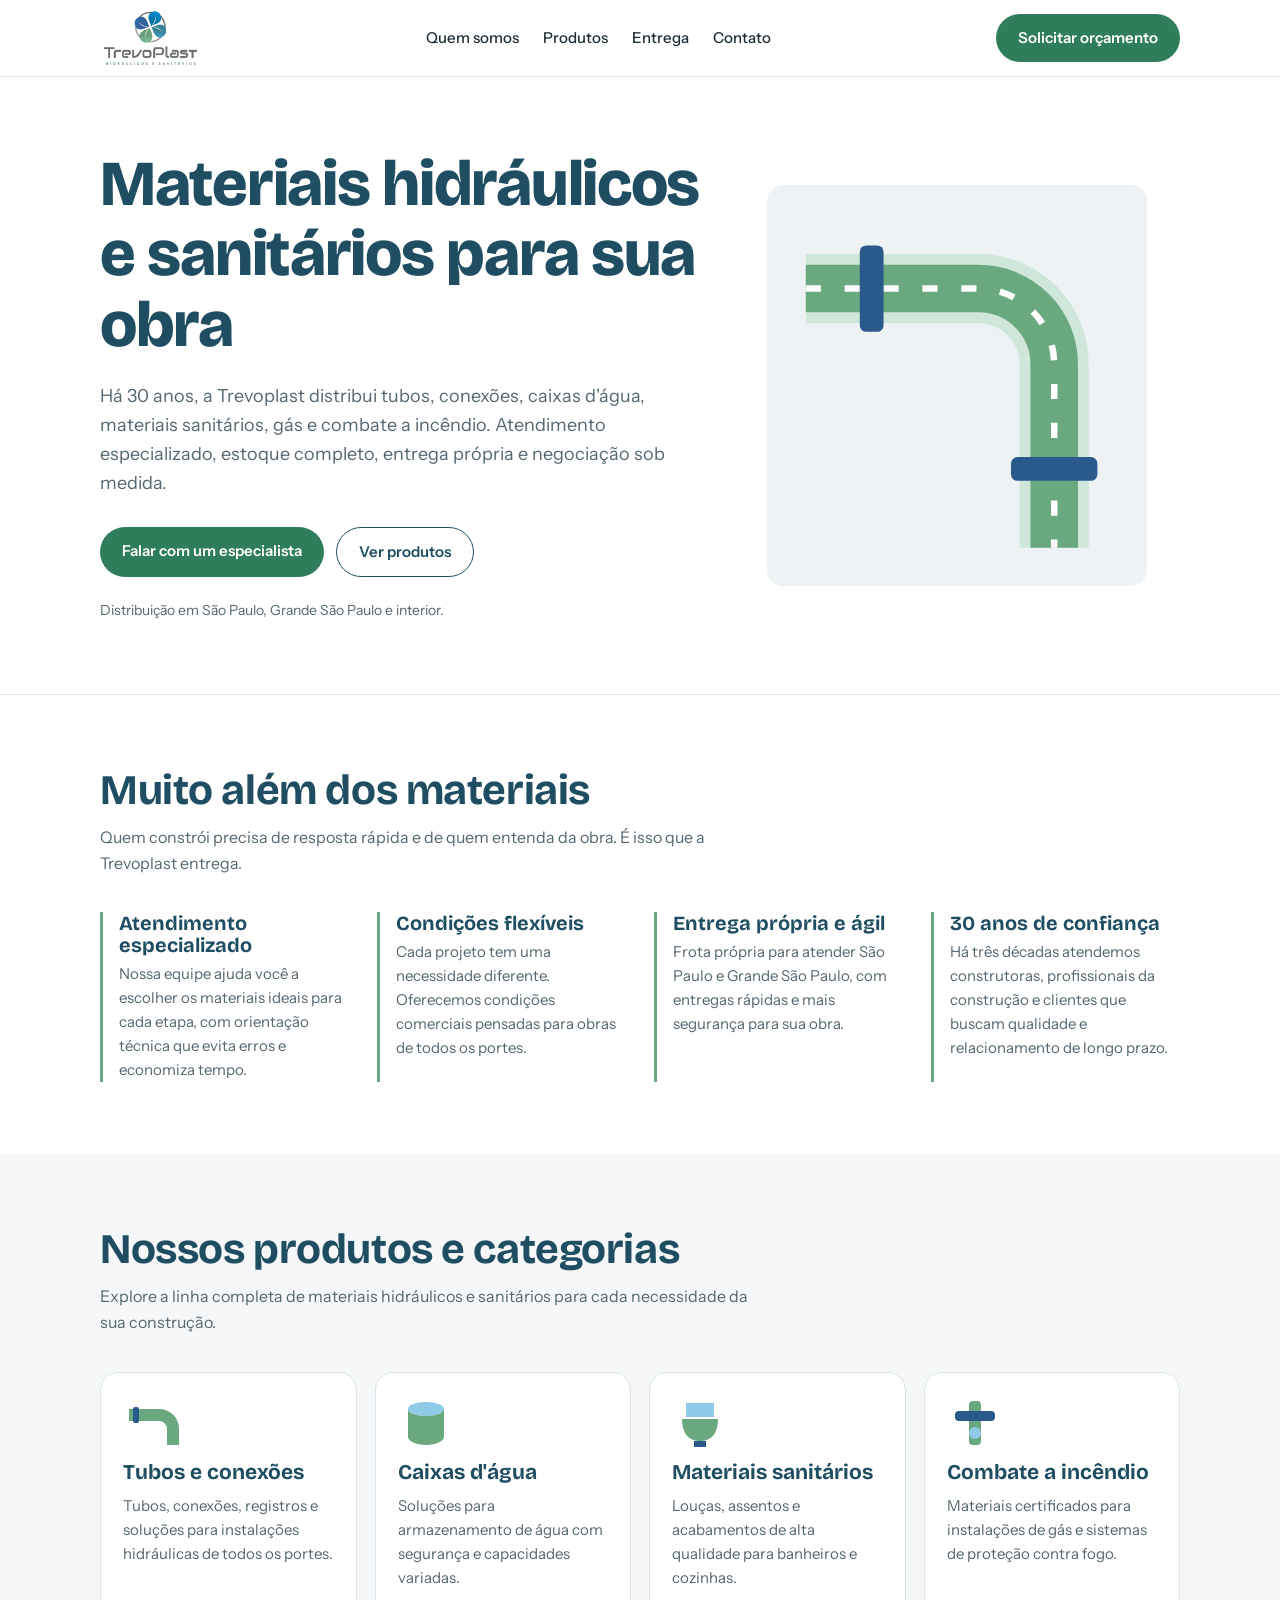
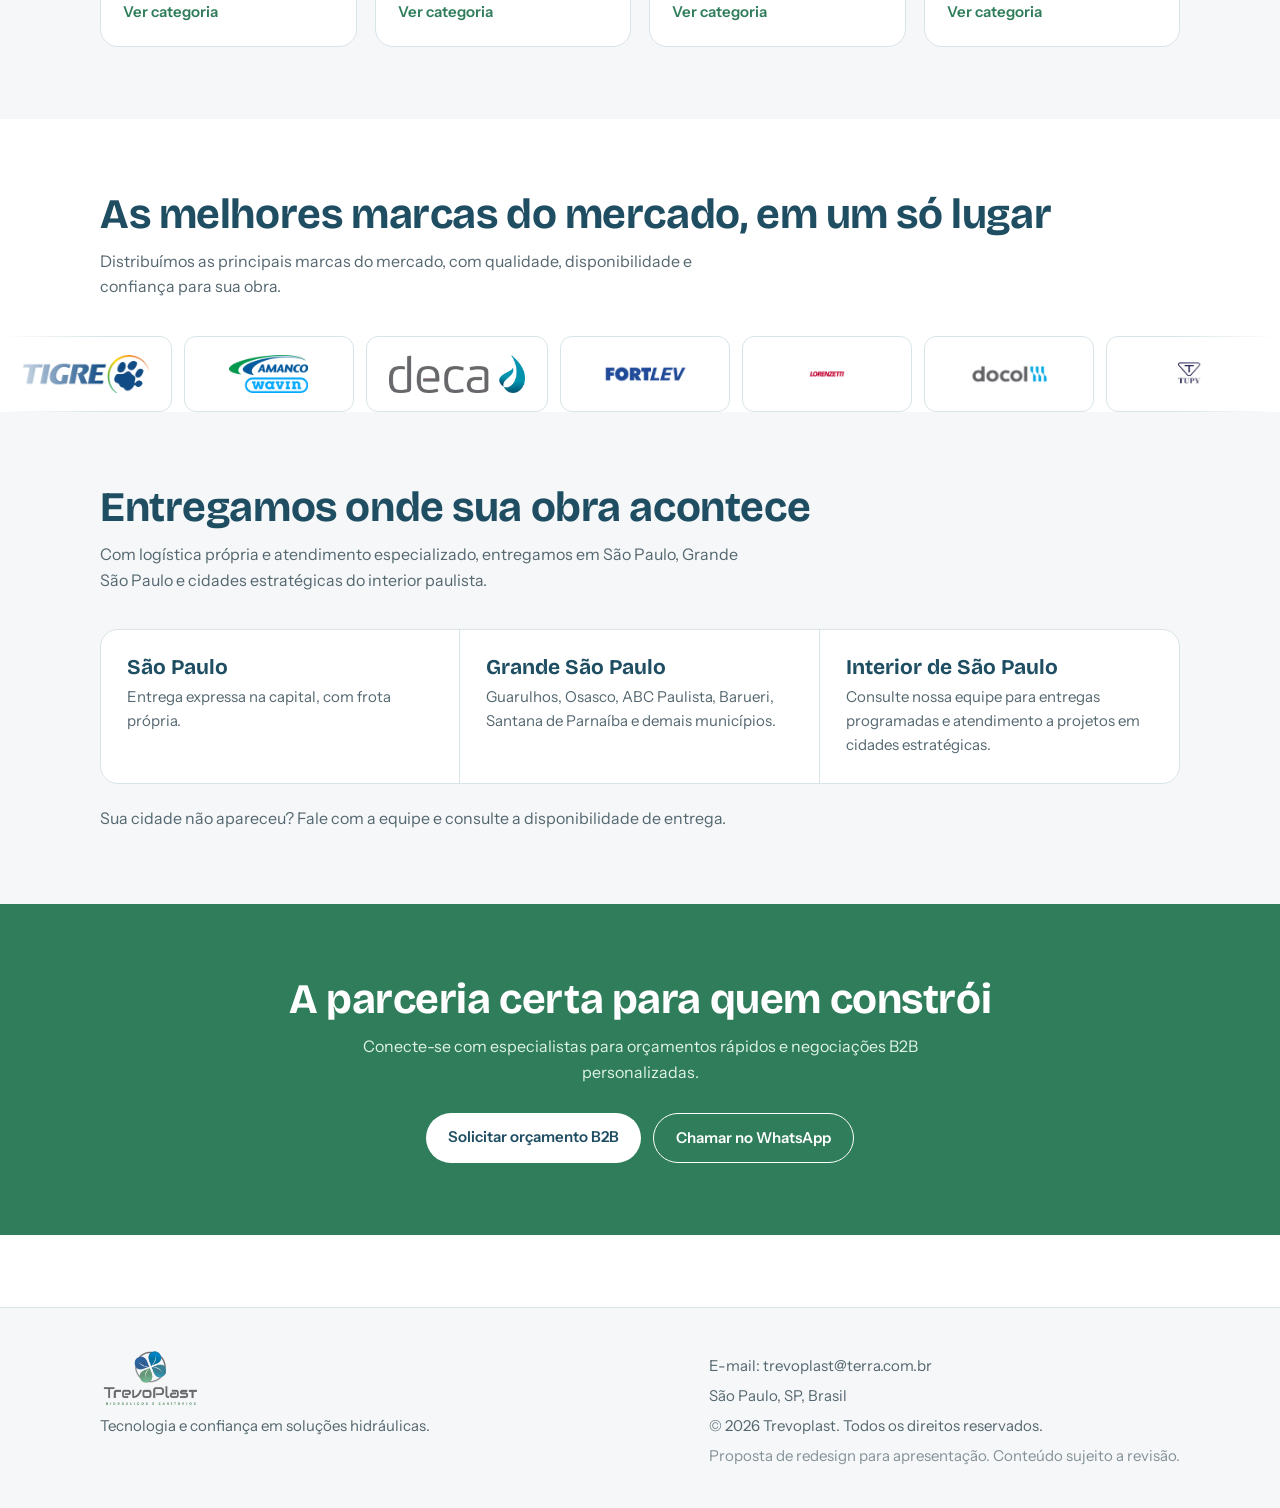
==== index.html @ 83e8aeba "Primeira versão do site Trevoplast" ====
<!DOCTYPE html>
<html lang="pt-BR">
<head>
<meta charset="utf-8">
<meta name="description" content="A Trevoplast distribui tubos, conexões, caixas d'água, materiais sanitários, gás e combate a incêndio há 30 anos. Entrega própria em São Paulo e Grande São Paulo.">
<meta name="theme-color" content="#2f7d5b">
<link rel="icon" href="img/favicon.svg" type="image/svg+xml">
<meta name="viewport" content="width=device-width, initial-scale=1, viewport-fit=cover">
<title>Trevoplast | Materiais hidráulicos e sanitários para sua obra</title>
<link rel="preconnect" href="https://fonts.googleapis.com">
<link href="https://fonts.googleapis.com/css2?family=Bricolage+Grotesque:wght@500;700;800&family=Instrument+Sans:wght@400;500;600&display=swap" rel="stylesheet">
<link rel="stylesheet" href="style.css">
</head>
<body>
<header><div class="w nav">
<a class="logo" href="#topo" aria-label="Trevoplast"><img class="lg" src="img/logo.png" alt="Trevoplast, hidráulicos e sanitários" height="52"></a>
<nav><a href="#diferenciais">Quem somos</a><a href="#produtos">Produtos</a><a href="#entrega">Entrega</a><a href="#contato">Contato</a></nav>
<a class="btn" href="#contato">Solicitar orçamento</a>
<details class="menu"><summary aria-label="Abrir menu"><span></span></summary><div class="menu-list"><a href="#diferenciais">Quem somos</a><a href="#produtos">Produtos</a><a href="#entrega">Entrega</a><a href="#contato">Contato</a></div></details>
</div></header>

<main id="topo">
<div class="hero"><div class="w">
<div>
<h1>Materiais hidráulicos e sanitários para sua obra</h1>
<p>Há 30 anos, a Trevoplast distribui tubos, conexões, caixas d'água, materiais sanitários, gás e combate a incêndio. Atendimento especializado, estoque completo, entrega própria e negociação sob medida.</p>
<div class="cta-row"><a class="btn" href="#contato">Falar com um especialista</a><a class="btn alt" href="#produtos">Ver produtos</a></div>
<small>Distribuição em São Paulo, Grande São Paulo e interior.</small>
</div>
<svg class="pipe" viewBox="0 0 300 320" role="img" aria-label="Ilustração de tubulação com conexão em curva">
<path d="M10 70 H170 a70 70 0 0 1 70 70 V310" fill="none" stroke="#cfe7da" stroke-width="64"/>
<path d="M10 70 H170 a70 70 0 0 1 70 70 V310" fill="none" stroke="#6aa87f" stroke-width="44"/>
<path d="M10 70 H170 a70 70 0 0 1 70 70 V310" fill="none" stroke="#ffffff" stroke-width="6" class="flow"/>
<rect x="60" y="30" width="22" height="80" rx="6" fill="#2a5a8c"/><rect x="200" y="226" width="80" height="22" rx="6" fill="#2a5a8c"/>
</svg>
</div></div>

<section id="diferenciais"><div class="w">
<h2>Muito além dos materiais</h2>
<p class="lead">Quem constrói precisa de resposta rápida e de quem entenda da obra. É isso que a Trevoplast entrega.</p>
<div class="dif">
<div><h3>Atendimento especializado</h3><p>Nossa equipe ajuda você a escolher os materiais ideais para cada etapa, com orientação técnica que evita erros e economiza tempo.</p></div>
<div><h3>Condições flexíveis</h3><p>Cada projeto tem uma necessidade diferente. Oferecemos condições comerciais pensadas para obras de todos os portes.</p></div>
<div><h3>Entrega própria e ágil</h3><p>Frota própria para atender São Paulo e Grande São Paulo, com entregas rápidas e mais segurança para sua obra.</p></div>
<div><h3>30 anos de confiança</h3><p>Há três décadas atendemos construtoras, profissionais da construção e clientes que buscam qualidade e relacionamento de longo prazo.</p></div>
</div></div></section>

<section id="produtos" class="alt-bg"><div class="w">
<h2>Nossos produtos e categorias</h2>
<p class="lead">Explore a linha completa de materiais hidráulicos e sanitários para cada necessidade da sua construção.</p>
<div class="cats">
<a class="cat" href="#contato"><svg viewBox="0 0 56 56" aria-hidden="true"><path d="M6 20h30a14 14 0 0 1 14 14v16" fill="none" stroke="#6aa87f" stroke-width="12"/><rect x="10" y="12" width="6" height="16" rx="2" fill="#2a5a8c"/></svg><h3>Tubos e conexões</h3><p>Tubos, conexões, registros e soluções para instalações hidráulicas de todos os portes.</p><span>Ver categoria</span></a>
<a class="cat" href="#contato"><svg viewBox="0 0 56 56" aria-hidden="true"><ellipse cx="28" cy="14" rx="18" ry="7" fill="#8fcbe8"/><path d="M10 14v28c0 4 8 8 18 8s18-4 18-8V14c0 4-8 7-18 7s-18-3-18-7z" fill="#6aa87f"/></svg><h3>Caixas d'água</h3><p>Soluções para armazenamento de água com segurança e capacidades variadas.</p><span>Ver categoria</span></a>
<a class="cat" href="#contato"><svg viewBox="0 0 56 56" aria-hidden="true"><path d="M14 8h28v14H14z" fill="#8fcbe8"/><path d="M10 24h36c0 14-6 22-18 22S10 38 10 24z" fill="#6aa87f"/><rect x="22" y="46" width="12" height="6" fill="#2a5a8c"/></svg><h3>Materiais sanitários</h3><p>Louças, assentos e acabamentos de alta qualidade para banheiros e cozinhas.</p><span>Ver categoria</span></a>
<a class="cat" href="#contato"><svg viewBox="0 0 56 56" aria-hidden="true"><rect x="22" y="6" width="12" height="44" rx="4" fill="#6aa87f"/><rect x="8" y="16" width="40" height="10" rx="4" fill="#2a5a8c"/><circle cx="28" cy="38" r="6" fill="#8fcbe8"/></svg><h3>Combate a incêndio</h3><p>Materiais certificados para instalações de gás e sistemas de proteção contra fogo.</p><span>Ver categoria</span></a>
</div></div></section>

<section id="marcas"><div class="w">
<h2>As melhores marcas do mercado, em um só lugar</h2>
<p class="lead">Distribuímos as principais marcas do mercado, com qualidade, disponibilidade e confiança para sua obra.</p>
</div>
<div class="marquee" role="region" aria-label="Marcas que distribuímos"><div class="marquee-inner">
<ul class="set">
<li><img src="img/tigre-logo-2-1.avif" alt="Tigre, tubos e conexões"></li>
<li><img src="img/amanco-wavin-logo-2.avif" alt="Amanco Wavin, sistemas hidráulicos"></li>
<li><img src="img/deca-logo-1.avif" alt="Deca, louças e metais"></li>
<li><img src="img/logo_fortlev_positivo_azul.avif" alt="Fortlev, caixas d'água"></li>
<li><img src="img/lorenzetti-logo-png_seeklogo-519913.avif" alt="Lorenzetti, metais e chuveiros"></li>
<li><img src="img/Docol.avif" alt="Docol, metais sanitários"></li>
<li><img src="img/tupy_samrello-2.avif" alt="Tupy, conexões em ferro fundido"></li>
<li><img src="img/apolo-meta.avif" alt="Apolo, soluções hidráulicas e conexões"></li>
<li><img src="img/Eluma.avif" alt="Eluma, tubos e conexões de cobre"></li>
</ul>
<ul class="set" aria-hidden="true">
<li><img src="img/tigre-logo-2-1.avif" alt=""></li>
<li><img src="img/amanco-wavin-logo-2.avif" alt=""></li>
<li><img src="img/deca-logo-1.avif" alt=""></li>
<li><img src="img/logo_fortlev_positivo_azul.avif" alt=""></li>
<li><img src="img/lorenzetti-logo-png_seeklogo-519913.avif" alt=""></li>
<li><img src="img/Docol.avif" alt=""></li>
<li><img src="img/tupy_samrello-2.avif" alt=""></li>
<li><img src="img/apolo-meta.avif" alt=""></li>
<li><img src="img/Eluma.avif" alt=""></li>
</ul>
</div></div>
<section id="entrega" class="alt-bg"><div class="w">
<h2>Entregamos onde sua obra acontece</h2>
<p class="lead">Com logística própria e atendimento especializado, entregamos em São Paulo, Grande São Paulo e cidades estratégicas do interior paulista.</p>
<div class="zones">
<div><h3>São Paulo</h3><p>Entrega expressa na capital, com frota própria.</p></div>
<div><h3>Grande São Paulo</h3><p>Guarulhos, Osasco, ABC Paulista, Barueri, Santana de Parnaíba e demais municípios.</p></div>
<div><h3>Interior de São Paulo</h3><p>Consulte nossa equipe para entregas programadas e atendimento a projetos em cidades estratégicas.</p></div>
</div>
<p class="lead" style="margin:22px 0 0">Sua cidade não apareceu? Fale com a equipe e consulte a disponibilidade de entrega.</p>
</div></section>

<section id="contato" class="band"><div class="w">
<h2>A parceria certa para quem constrói</h2>
<p>Conecte-se com especialistas para orçamentos rápidos e negociações B2B personalizadas.</p>
<div class="cta-row"><a class="btn" href="#">Solicitar orçamento B2B</a><a class="btn alt" href="#">Chamar no WhatsApp</a></div>
</div></section>
</main>

<footer><div class="w">
<div><a class="logo" href="#topo"><img class="lg" src="img/logo.png" alt="Trevoplast" height="48"></a>
<p>Tecnologia e confiança em soluções hidráulicas.</p></div>
<div><p>E-mail: trevoplast@terra.com.br</p><p>São Paulo, SP, Brasil</p><p>© 2026 Trevoplast. Todos os direitos reservados.</p><p style="opacity:.7">Proposta de redesign para apresentação. Conteúdo sujeito a revisão.</p></div>
</div></footer>
<script src="script.js" defer></script>
</body>
</html>
---- style.css ----
:root{color-scheme:light;--bg:#ffffff;--bg2:#f5f7f8;--ink:#1f2d36;--mute:#54666f;--g9:#1f4e63;--g7:#2f7d5b;--g5:#6aa87f;--line:#d8e4e8;--card:#fff;--btn:#2f7d5b;--btntx:#fff;--hero:#ffffff;--hero2:#ffffff;--herotx:#1f4e63}
*{box-sizing:border-box;margin:0}
:root{padding-top:env(safe-area-inset-top,0px);padding-bottom:env(safe-area-inset-bottom,0px)}
html{scroll-behavior:smooth;scroll-padding-top:72px}
body{background:var(--bg);color:var(--ink);font:400 16px/1.6 "Instrument Sans",system-ui,sans-serif}
h1,h2,h3{font-family:"Bricolage Grotesque",system-ui,sans-serif;line-height:1.1;color:var(--g9)}
a{color:inherit;text-decoration:none}
.w{max-width:1120px;margin:0 auto;padding:0 20px}
header{position:sticky;top:env(safe-area-inset-top,0px);z-index:5;background:var(--bg);border-bottom:1px solid var(--line)}
.nav{display:flex;align-items:center;justify-content:space-between;height:68px;gap:16px}
.logo{display:flex;align-items:center;gap:10px;font:800 22px "Bricolage Grotesque",sans-serif;color:var(--g9)}
.logo small{display:block;font:500 10px "Instrument Sans",sans-serif;color:var(--mute);letter-spacing:.06em}
nav{display:flex;gap:24px;font-weight:500;font-size:15px}
nav a:hover{color:var(--g7)}
.btn{display:inline-block;background:var(--btn);color:var(--btntx);padding:12px 22px;border-radius:999px;font-weight:600;font-size:15px;border:0;cursor:pointer}
.btn.alt{background:transparent;color:inherit;border:1.5px solid currentColor}
.btn:focus-visible,a:focus-visible{outline:3px solid var(--g5);outline-offset:3px}
.hero{background:var(--hero);color:var(--herotx);overflow:hidden}
.hero .w{display:grid;grid-template-columns:1.15fr .85fr;gap:32px;align-items:center;padding-top:72px;padding-bottom:72px}
.hero h1{color:var(--herotx);font-size:clamp(36px,5.6vw,64px);font-weight:800;letter-spacing:-.02em}
.hero p{margin:22px 0 30px;max-width:52ch;color:#cfe6d8;font-size:18px}
.hero .btn{background:#8fcbe8;color:#06240f}
.hero .btn.alt{background:transparent;color:var(--herotx)}
.cta-row{display:flex;flex-wrap:wrap;gap:12px}
.hero small{display:block;margin-top:22px;color:#9fc4af;font-size:14px}
.pipe{width:100%;max-width:380px;justify-self:center}
section{padding:72px 0}
h2{font-size:clamp(28px,3.6vw,42px);font-weight:700;letter-spacing:-.01em;margin-bottom:12px}
.lead{color:var(--mute);max-width:60ch;margin-bottom:36px}
.alt-bg{background:var(--bg2)}
.dif{display:grid;grid-template-columns:repeat(4,1fr);gap:28px}
.dif div{border-left:3px solid var(--g5);padding-left:16px}
.dif h3{font-size:20px;margin-bottom:6px}
.dif p{color:var(--mute);font-size:15px}
.cats{display:grid;grid-template-columns:repeat(4,1fr);gap:18px}
.cat{background:var(--card);border:1px solid var(--line);border-radius:18px;padding:22px;display:flex;flex-direction:column;gap:10px;transition:border-color .2s}
.cat:hover{border-color:var(--g5)}
.cat svg{width:56px;height:56px}
.cat h3{font-size:21px}
.cat p{color:var(--mute);font-size:15px;flex:1}
.cat span{color:var(--g7);font-weight:600;font-size:15px}
.zones{display:grid;grid-template-columns:repeat(3,1fr);gap:0;border:1px solid var(--line);border-radius:18px;overflow:hidden;background:var(--card)}
.zones div{padding:26px;border-right:1px solid var(--line)}
.zones div:last-child{border:0}
.zones h3{font-size:21px;margin-bottom:6px}
.zones p{color:var(--mute);font-size:15px}
.band{background:var(--g7);color:#fff;text-align:center}
.band h2{color:#fff}
.band p{margin:0 auto 28px;max-width:52ch;color:#e0f3e8}
.band .cta-row{justify-content:center}
.band .btn{background:#fff;color:#2a5a8c}
.band .btn.alt{background:transparent;color:#fff}
footer{background:var(--g9);color:#d4eadc;padding:40px 0;font-size:15px}
footer .w{display:flex;flex-wrap:wrap;gap:24px;justify-content:space-between}
footer .logo{color:#fff}
footer .logo small{color:#a9cdb8}
footer p{margin-top:6px}
@media(max-width:900px){.hero .w{grid-template-columns:1fr;padding-top:48px;padding-bottom:48px}.pipe{max-width:240px}.dif,.cats{grid-template-columns:1fr 1fr}.zones{grid-template-columns:1fr}.zones div{border-right:0;border-bottom:1px solid var(--line)}nav{display:none}}
@media(max-width:520px){.dif,.cats{grid-template-columns:1fr}.nav .btn{padding:10px 16px;font-size:14px}}
@media(prefers-reduced-motion:no-preference){.pipe .flow{stroke-dasharray:14 22;animation:f 1.6s linear infinite}@keyframes f{to{stroke-dashoffset:-36}}}
.lg{display:block;height:52px;width:auto;background:#fff;border-radius:10px;padding:2px 6px}
.hero{background:linear-gradient(135deg,var(--hero),var(--hero2))}
.hero h1{color:var(--g9)}.hero p{color:var(--mute)}.hero small{color:var(--mute)}
.hero .btn{background:var(--btn);color:var(--btntx)}.hero .btn.alt{background:transparent;color:var(--g9)}
.band{background:linear-gradient(135deg,#2f7d5b,#2a7f93)}.band .btn{color:#24566b}.band .btn.alt{color:#fff}
.lg{background:none;padding:0;border-radius:0;mix-blend-mode:multiply}
.hero{background:#fff;border-bottom:1px solid var(--line)}
.hero h1{color:var(--g9)}.hero p{color:var(--mute)}.hero small{color:var(--mute)}
.hero .btn{background:var(--btn);color:#fff}.hero .btn.alt{background:transparent;color:var(--g9);border-color:var(--g9)}
.pipe{background:#eef2f4;border-radius:16px;padding:28px}
.dif{padding:0}.alt-bg{background:#f5f7f8}
.band{background:#2f7d5b}.band .btn{background:#fff;color:#1f4e63}.band .btn.alt{background:transparent;color:#fff;border-color:#fff}
footer{background:#f5f7f8;color:#54666f;border-top:1px solid var(--line)}
footer p,footer .logo{color:#54666f}

.marquee{overflow:hidden;margin-top:8px;-webkit-mask-image:linear-gradient(90deg,transparent,#000 8%,#000 92%,transparent);mask-image:linear-gradient(90deg,transparent,#000 8%,#000 92%,transparent)}
.marquee-inner{display:flex;width:max-content;animation:marcas 40s linear infinite}
.marquee:hover .marquee-inner,.marquee:focus-within .marquee-inner{animation-play-state:paused}
.set{display:flex;gap:12px;padding:0 12px 0 0;margin:0;list-style:none}
.set li{flex:0 0 auto;background:var(--card);border:1px solid var(--line);border-radius:12px;padding:14px 22px;min-width:170px}
.set b{font:700 18px "Bricolage Grotesque",sans-serif;color:var(--g9);display:block}
.set i{font-style:normal;color:var(--mute);font-size:13px}
@keyframes marcas{to{transform:translateX(-50%)}}
@media(prefers-reduced-motion:reduce){.marquee{overflow-x:auto;-webkit-mask-image:none;mask-image:none}.marquee-inner{animation:none}.set[aria-hidden="true"]{display:none}}

img{max-width:100%}
.menu{display:none;position:relative}
.menu summary{list-style:none;cursor:pointer;width:44px;height:44px;display:flex;align-items:center;justify-content:center;border-radius:10px;border:1px solid var(--line)}
.menu summary::-webkit-details-marker{display:none}
.menu summary span,.menu summary span::before,.menu summary span::after{display:block;width:20px;height:2px;background:var(--g9);border-radius:2px;position:relative;content:""}
.menu summary span::before{position:absolute;top:-6px}.menu summary span::after{position:absolute;top:6px}
.menu summary:focus-visible{outline:3px solid var(--g5);outline-offset:2px}
.menu-list{position:absolute;right:0;top:52px;min-width:200px;background:#fff;border:1px solid var(--line);border-radius:12px;padding:8px;display:flex;flex-direction:column}
.menu-list a{padding:12px 14px;border-radius:8px;font-weight:500}
.menu-list a:hover{background:var(--bg2)}
.nav>.btn{white-space:nowrap}
@media(min-width:1700px){.w{max-width:1280px}body{zoom:1.2}}
@media(min-width:2200px){body{zoom:1.5}}
@media(min-width:3000px){body{zoom:2}}
@media(min-width:4200px){body{zoom:3}}
@media(max-width:900px){.menu{display:block}.nav{gap:10px}.nav>.btn{margin-left:auto}section{padding:52px 0}.hero .cta-row .btn{flex:1 1 auto;text-align:center}.band .cta-row .btn{flex:1 1 auto;text-align:center}footer .w{flex-direction:column}.set li{min-width:150px}}
@media(max-width:520px){.w{padding:0 16px}.nav{height:60px}.lg{height:40px}.nav>.btn{padding:9px 12px;font-size:13px}.hero .w{padding-top:32px;padding-bottom:32px}.hero p{font-size:16px}.pipe{max-width:200px;padding:20px}.zones div{padding:20px}.lead{margin-bottom:24px}}
@media(max-width:380px){.nav>.btn{display:none}.menu{margin-left:auto}}

.nav{height:76px}.lg{height:60px}
@media(max-width:900px){.nav{height:68px}.lg{height:50px}}
@media(max-width:520px){.nav{height:62px}.lg{height:44px}}
.set li{display:flex;flex-direction:column;align-items:center;justify-content:center;height:76px}
.set li img{height:38px;width:auto;max-width:150px;object-fit:contain}
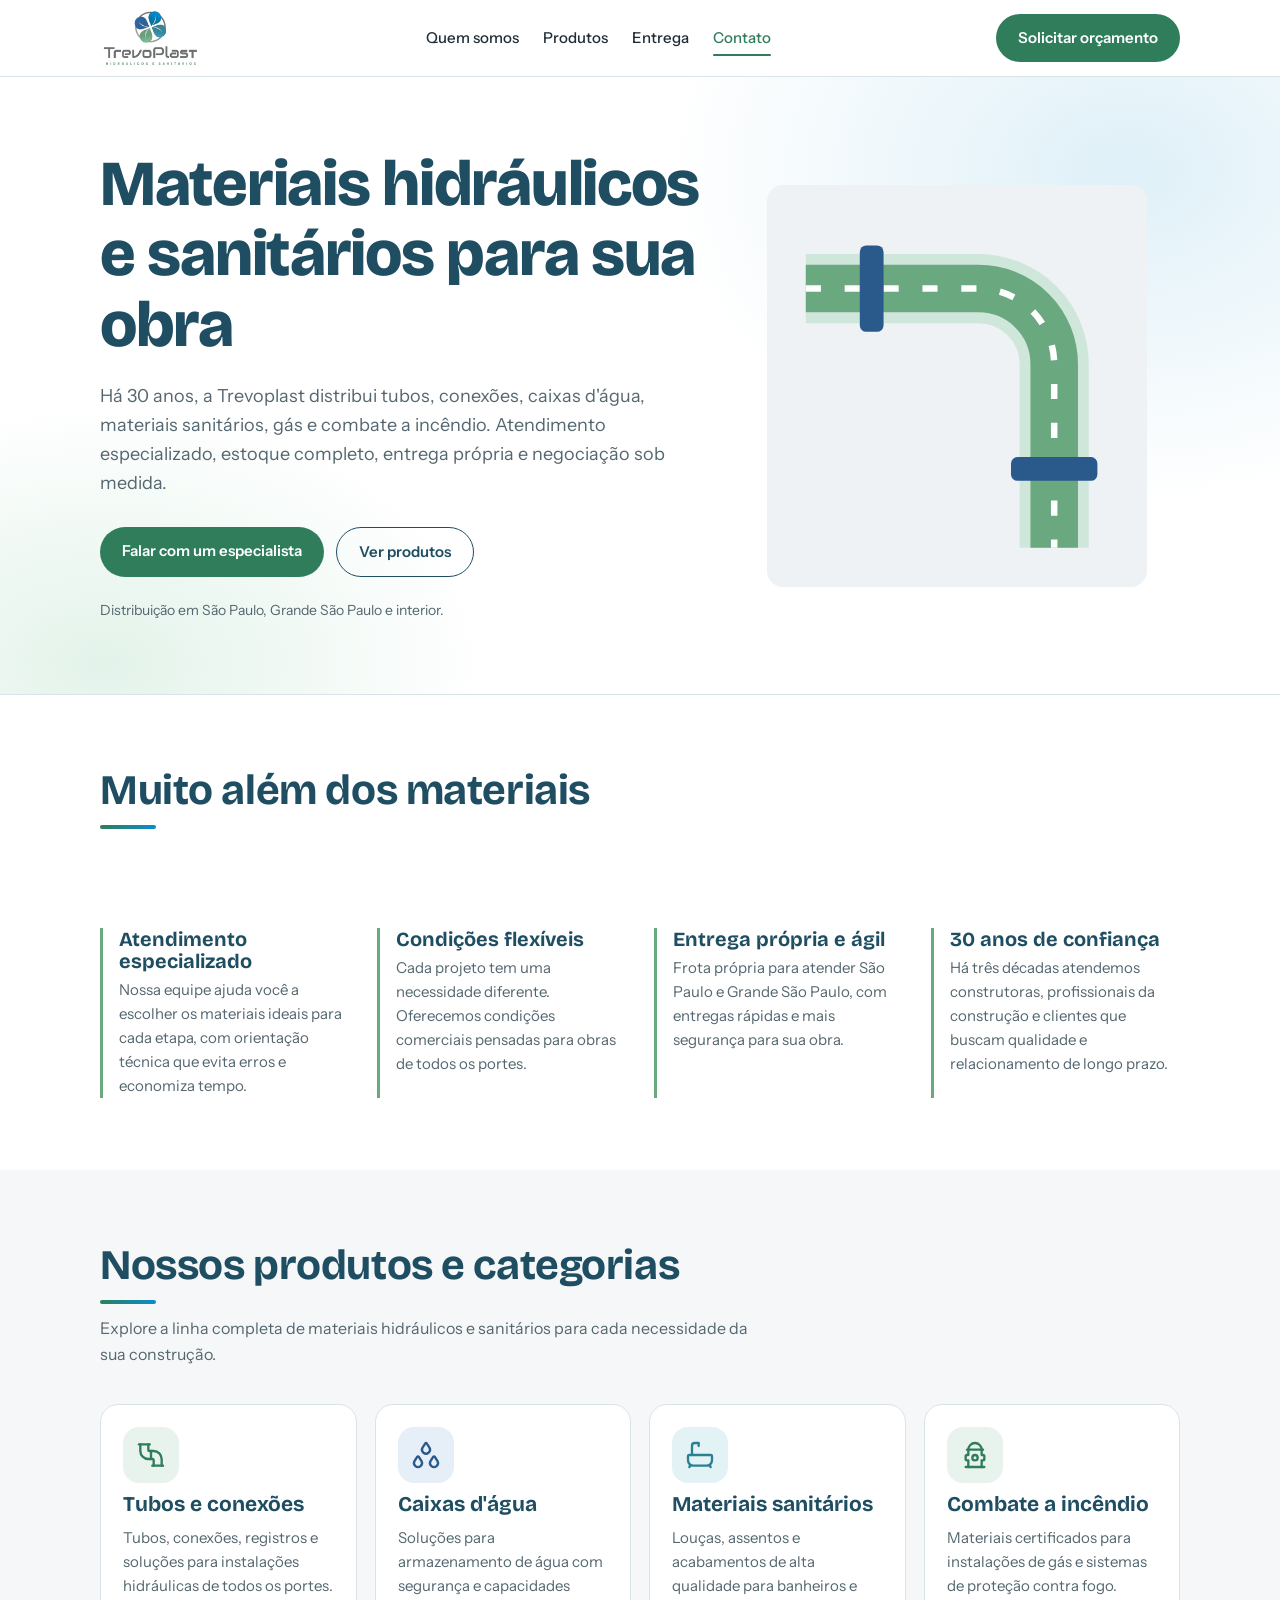
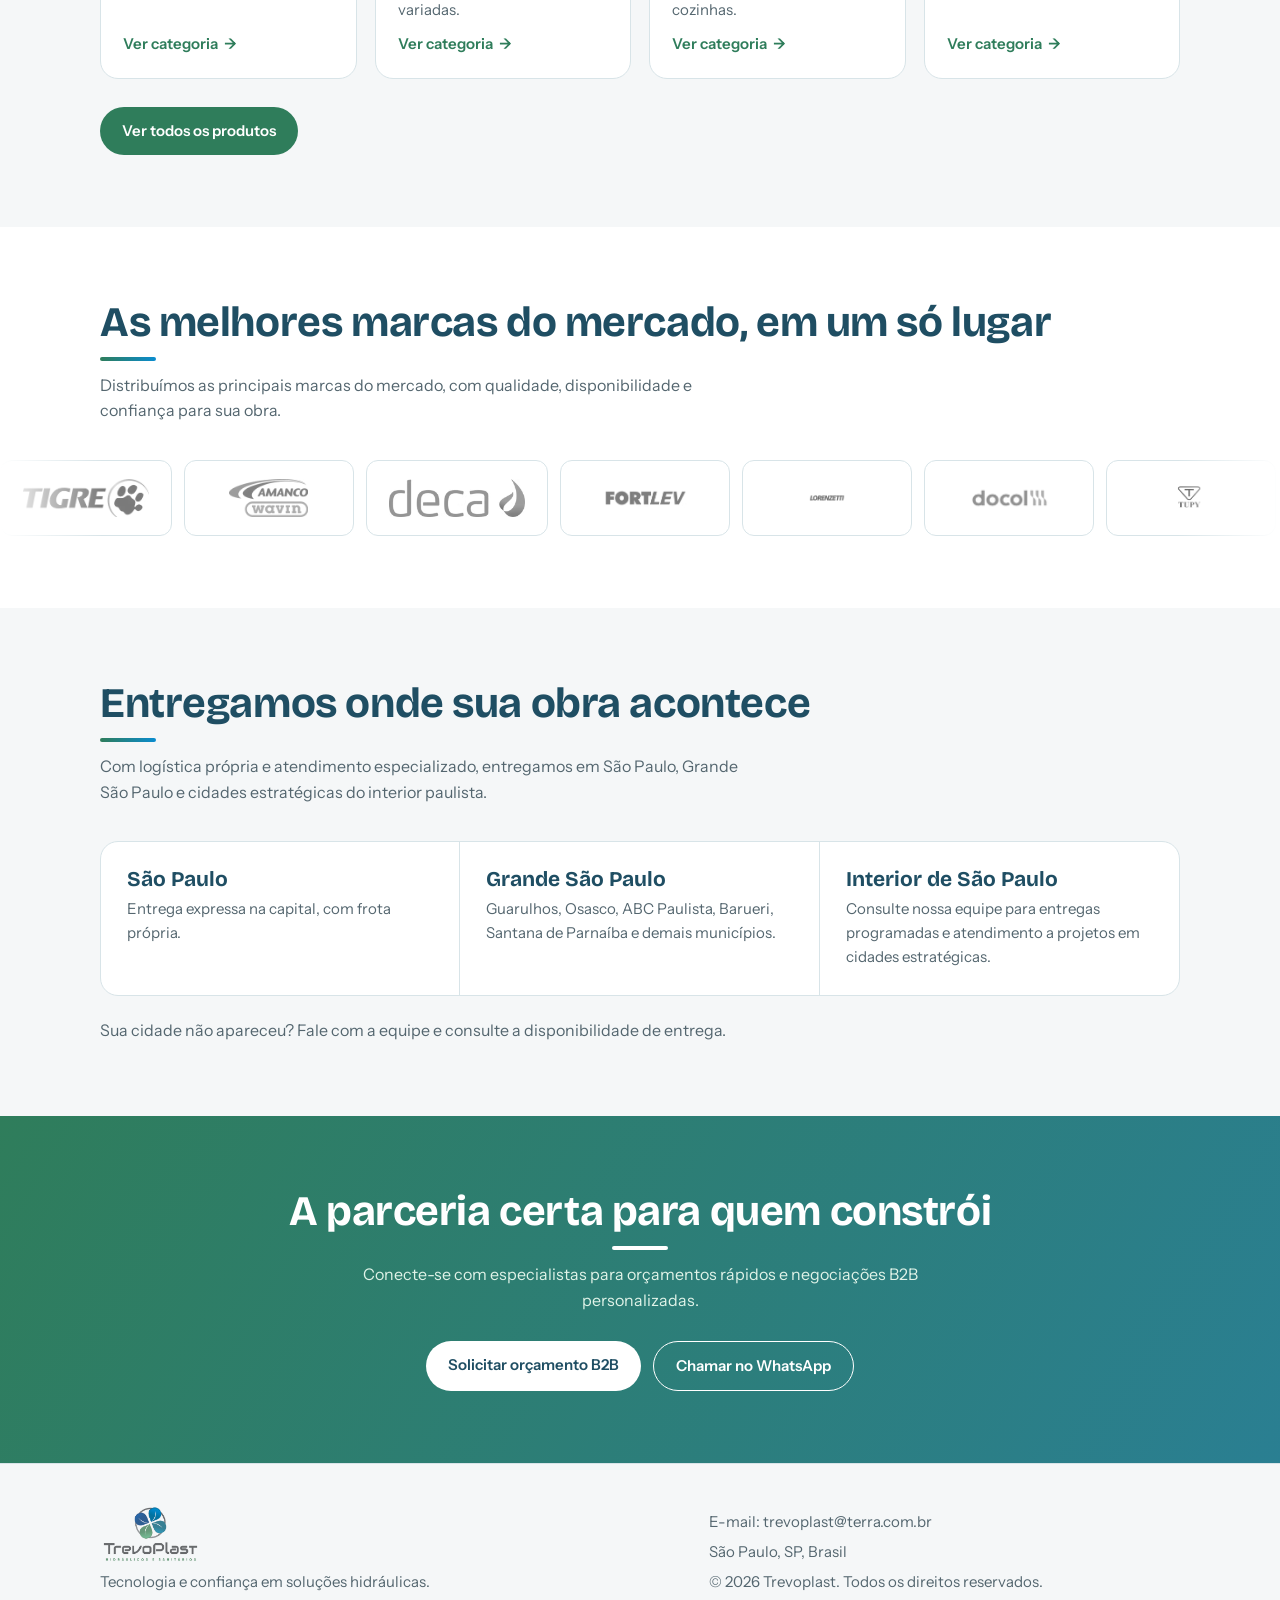
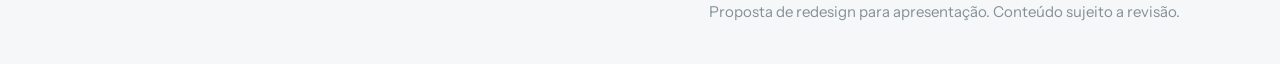
==== commit ff8dd484: "feature(implementação tela de produtos) - inserção de nova tela e correção de redirecionamento" ====
--- a/index.html
+++ b/index.html
@@ -10,6 +10,7 @@
 <link rel="preconnect" href="https://fonts.googleapis.com">
 <link href="https://fonts.googleapis.com/css2?family=Bricolage+Grotesque:wght@500;700;800&family=Instrument+Sans:wght@400;500;600&display=swap" rel="stylesheet">
 <link rel="stylesheet" href="style.css">
+<link rel="stylesheet" href="effects.css">
 </head>
 <body>
 <header><div class="w nav">
@@ -24,7 +25,7 @@
 <div>
 <h1>Materiais hidráulicos e sanitários para sua obra</h1>
 <p>Há 30 anos, a Trevoplast distribui tubos, conexões, caixas d'água, materiais sanitários, gás e combate a incêndio. Atendimento especializado, estoque completo, entrega própria e negociação sob medida.</p>
-<div class="cta-row"><a class="btn" href="#contato">Falar com um especialista</a><a class="btn alt" href="#produtos">Ver produtos</a></div>
+<div class="cta-row"><a class="btn" href="#contato">Falar com um especialista</a><a class="btn alt" href="produtos.html">Ver produtos</a></div>
 <small>Distribuição em São Paulo, Grande São Paulo e interior.</small>
 </div>
 <svg class="pipe" viewBox="0 0 300 320" role="img" aria-label="Ilustração de tubulação com conexão em curva">
@@ -49,11 +50,37 @@
 <h2>Nossos produtos e categorias</h2>
 <p class="lead">Explore a linha completa de materiais hidráulicos e sanitários para cada necessidade da sua construção.</p>
 <div class="cats">
-<a class="cat" href="#contato"><svg viewBox="0 0 56 56" aria-hidden="true"><path d="M6 20h30a14 14 0 0 1 14 14v16" fill="none" stroke="#6aa87f" stroke-width="12"/><rect x="10" y="12" width="6" height="16" rx="2" fill="#2a5a8c"/></svg><h3>Tubos e conexões</h3><p>Tubos, conexões, registros e soluções para instalações hidráulicas de todos os portes.</p><span>Ver categoria</span></a>
-<a class="cat" href="#contato"><svg viewBox="0 0 56 56" aria-hidden="true"><ellipse cx="28" cy="14" rx="18" ry="7" fill="#8fcbe8"/><path d="M10 14v28c0 4 8 8 18 8s18-4 18-8V14c0 4-8 7-18 7s-18-3-18-7z" fill="#6aa87f"/></svg><h3>Caixas d'água</h3><p>Soluções para armazenamento de água com segurança e capacidades variadas.</p><span>Ver categoria</span></a>
-<a class="cat" href="#contato"><svg viewBox="0 0 56 56" aria-hidden="true"><path d="M14 8h28v14H14z" fill="#8fcbe8"/><path d="M10 24h36c0 14-6 22-18 22S10 38 10 24z" fill="#6aa87f"/><rect x="22" y="46" width="12" height="6" fill="#2a5a8c"/></svg><h3>Materiais sanitários</h3><p>Louças, assentos e acabamentos de alta qualidade para banheiros e cozinhas.</p><span>Ver categoria</span></a>
-<a class="cat" href="#contato"><svg viewBox="0 0 56 56" aria-hidden="true"><rect x="22" y="6" width="12" height="44" rx="4" fill="#6aa87f"/><rect x="8" y="16" width="40" height="10" rx="4" fill="#2a5a8c"/><circle cx="28" cy="38" r="6" fill="#8fcbe8"/></svg><h3>Combate a incêndio</h3><p>Materiais certificados para instalações de gás e sistemas de proteção contra fogo.</p><span>Ver categoria</span></a>
-</div></div></section>
+<a class="cat" href="produtos.html?cat=tubos"><div class="ico"><svg viewBox="0 0 24 24" aria-hidden="true">
+  
+  <path d="M3 4h8" />
+  <path d="M4 4v5a6 6 0 0 0 6 6h3a1 1 0 0 1 1 1v4" />
+  <path d="M10 4v4a1 1 0 0 0 1 1h3a6 6 0 0 1 6 6v5" />
+  <path d="M13 20h8" />
+  <path d="M12 9v6" />
+</svg></div><h3>Tubos e conexões</h3><p>Tubos, conexões, registros e soluções para instalações hidráulicas de todos os portes.</p><span>Ver categoria</span></a>
+<a class="cat" href="produtos.html?cat=caixas"><div class="ico"><svg viewBox="0 0 24 24" aria-hidden="true">
+  
+  <path d="M4.072 20.3a2.999 2.999 0 0 0 3.856 0a3.002 3.002 0 0 0 .67 -3.798l-2.095 -3.227a.6 .6 0 0 0 -1.005 0l-2.098 3.227a3.003 3.003 0 0 0 .671 3.798" />
+  <path d="M16.072 20.3a2.999 2.999 0 0 0 3.856 0a3.002 3.002 0 0 0 .67 -3.798l-2.095 -3.227a.6 .6 0 0 0 -1.005 0l-2.098 3.227a3.003 3.003 0 0 0 .671 3.798" />
+  <path d="M10.072 10.3a2.999 2.999 0 0 0 3.856 0a3.002 3.002 0 0 0 .67 -3.798l-2.095 -3.227a.6 .6 0 0 0 -1.005 0l-2.098 3.227a3.003 3.003 0 0 0 .671 3.798l.001 0" />
+</svg></div><h3>Caixas d'água</h3><p>Soluções para armazenamento de água com segurança e capacidades variadas.</p><span>Ver categoria</span></a>
+<a class="cat" href="produtos.html?cat=sanitarios"><div class="ico"><svg viewBox="0 0 24 24" aria-hidden="true">
+  
+  <path d="M4 12h16a1 1 0 0 1 1 1v3a4 4 0 0 1 -4 4h-10a4 4 0 0 1 -4 -4v-3a1 1 0 0 1 1 -1" />
+  <path d="M6 12v-7a2 2 0 0 1 2 -2h3v2.25" />
+  <path d="M4 21l1 -1.5" />
+  <path d="M20 21l-1 -1.5" />
+</svg></div><h3>Materiais sanitários</h3><p>Louças, assentos e acabamentos de alta qualidade para banheiros e cozinhas.</p><span>Ver categoria</span></a>
+<a class="cat" href="produtos.html?cat=incendio"><div class="ico"><svg viewBox="0 0 24 24" aria-hidden="true">
+  
+  <path d="M5 21h14" />
+  <path d="M17 21v-5h1a1 1 0 0 0 1 -1v-2a1 1 0 0 0 -1 -1h-1v-4a5 5 0 0 0 -10 0v4h-1a1 1 0 0 0 -1 1v2a1 1 0 0 0 1 1h1v5" />
+  <path d="M10 14a2 2 0 1 0 4 0a2 2 0 1 0 -4 0" />
+  <path d="M6 8h12" />
+</svg></div><h3>Combate a incêndio</h3><p>Materiais certificados para instalações de gás e sistemas de proteção contra fogo.</p><span>Ver categoria</span></a>
+</div>
+<p style="margin-top:28px"><a class="btn" href="produtos.html">Ver todos os produtos</a></p>
+</div></section>
 
 <section id="marcas"><div class="w">
 <h2>As melhores marcas do mercado, em um só lugar</h2>
@@ -83,6 +110,8 @@
 <li><img src="img/Eluma.avif" alt=""></li>
 </ul>
 </div></div>
+</section>
+
 <section id="entrega" class="alt-bg"><div class="w">
 <h2>Entregamos onde sua obra acontece</h2>
 <p class="lead">Com logística própria e atendimento especializado, entregamos em São Paulo, Grande São Paulo e cidades estratégicas do interior paulista.</p>
@@ -107,5 +136,6 @@
 <div><p>E-mail: trevoplast@terra.com.br</p><p>São Paulo, SP, Brasil</p><p>© 2026 Trevoplast. Todos os direitos reservados.</p><p style="opacity:.7">Proposta de redesign para apresentação. Conteúdo sujeito a revisão.</p></div>
 </div></footer>
 <script src="script.js" defer></script>
+<script src="effects.js" defer></script>
 </body>
 </html>
--- a/effects.css
+++ b/effects.css
@@ -0,0 +1,75 @@
+/* Efeitos de entrada e interação. Sem bibliotecas: só CSS + effects.js */
+
+/* Entrada ao rolar (classes aplicadas pelo JS) */
+.rv{opacity:0;transform:translateY(26px);transition:opacity .7s cubic-bezier(.2,.7,.2,1),transform .7s cubic-bezier(.2,.7,.2,1);transition-delay:var(--d,0ms)}
+.rv.in{opacity:1;transform:none}
+
+/* Hero */
+.hero{background:radial-gradient(60% 90% at 88% 15%,#dff0f8 0,transparent 60%),radial-gradient(50% 70% at 8% 95%,#e3f3ea 0,transparent 60%),#fff}
+.pipe{animation:pop .9s .25s cubic-bezier(.2,.7,.2,1) both,flutuar 6s 1.2s ease-in-out infinite}
+@keyframes pop{from{opacity:0;transform:scale(.9) translateY(16px)}}
+@keyframes flutuar{50%{transform:translateY(-10px)}}
+
+/* Cabeçalho: encolhe e ganha sombra ao rolar */
+header{transition:box-shadow .3s}
+.nav,.lg{transition:height .3s}
+header.scrolled{box-shadow:0 6px 24px -14px rgba(31,78,99,.35)}
+header.scrolled .nav{height:62px}
+header.scrolled .lg{height:46px}
+
+/* Barra de progresso de leitura */
+.progress{position:fixed;top:0;left:0;width:100%;height:3px;z-index:20;transform:scaleX(0);transform-origin:0 50%;background:linear-gradient(90deg,#2a5aa0,#2f7d5b,#6aa87f);pointer-events:none}
+
+/* Link ativo do menu (scrollspy) */
+nav a{position:relative;padding:4px 0}
+nav a::after{content:"";position:absolute;left:0;right:0;bottom:-2px;height:2px;border-radius:2px;background:#2f7d5b;transform:scaleX(0);transform-origin:left;transition:transform .3s}
+nav a:hover::after,nav a.active::after{transform:scaleX(1)}
+nav a.active{color:#2f7d5b}
+
+/* Títulos com linha que se desenha */
+section h2::after{content:"";display:block;width:56px;height:4px;border-radius:4px;margin-top:12px;background:linear-gradient(90deg,#2f7d5b,#0a8ccf);transform:scaleX(0);transform-origin:left;transition:transform .8s .25s cubic-bezier(.2,.7,.2,1)}
+section h2.in::after{transform:scaleX(1)}
+.band h2::after{margin-inline:auto;background:#fff}
+
+/* Botões */
+.btn{transition:transform .2s,box-shadow .2s,background .2s}
+.btn:hover{transform:translateY(-2px);box-shadow:0 10px 20px -10px rgba(47,125,91,.7)}
+.btn:active{transform:none;box-shadow:none}
+
+/* Cartões de categoria */
+.cat{transition:transform .28s,box-shadow .28s,border-color .28s}
+.cat:hover{transform:translateY(-6px);box-shadow:0 18px 32px -16px rgba(31,78,99,.35)}
+.cat svg{transition:transform .4s cubic-bezier(.3,1.4,.5,1)}
+.cat:hover svg{transform:scale(1.14) rotate(-5deg)}
+.cat span::after{content:"\2192";display:inline-block;margin-left:.4em;transition:transform .25s}
+.cat:hover span::after{transform:translateX(5px)}
+
+/* Diferenciais e regiões */
+.dif div{transition:border-color .3s,transform .3s}
+.dif div:hover{border-color:#2a5aa0;transform:translateX(4px)}
+.zones div{transition:background .3s}
+.zones div:hover{background:#f1f8f5}
+
+/* Marcas: cinza que ganha cor ao passar o mouse */
+.set li img{filter:grayscale(1);opacity:.7;transition:filter .3s,opacity .3s,transform .3s}
+.set li:hover img{filter:none;opacity:1;transform:scale(1.06)}
+
+/* Faixa de contato com degradê em movimento */
+.band{background:linear-gradient(120deg,#2f7d5b,#2a7f93,#2f7d5b);background-size:220% 100%;animation:deslizar 14s ease-in-out infinite}
+@keyframes deslizar{50%{background-position:100% 0}}
+
+@media (prefers-reduced-motion:reduce){
+  .rv{opacity:1;transform:none;transition:none}
+  .pipe,.band{animation:none}
+  .progress{display:none}
+  .btn,.cat,.cat svg,.dif div{transition:none}
+}
+
+/* Ícones das categorias: traço fino em um quadrado suave */
+.cat{--c:#2f7d5b;--bg:#e8f3ee}
+.cat:nth-child(2){--c:#2a5a8c;--bg:#e6eef8}
+.cat:nth-child(3){--c:#2a7f93;--bg:#e2f2f5}
+.cat .ico{width:56px;height:56px;border-radius:16px;background:var(--bg);color:var(--c);display:grid;place-items:center;transition:background .3s,color .3s}
+.cat .ico svg{width:32px;height:32px;fill:none;stroke:currentColor;stroke-width:1.75;stroke-linecap:round;stroke-linejoin:round;transition:transform .3s}
+.cat:hover .ico{background:var(--c);color:#fff}
+.cat:hover .ico svg{transform:scale(1.08)}
